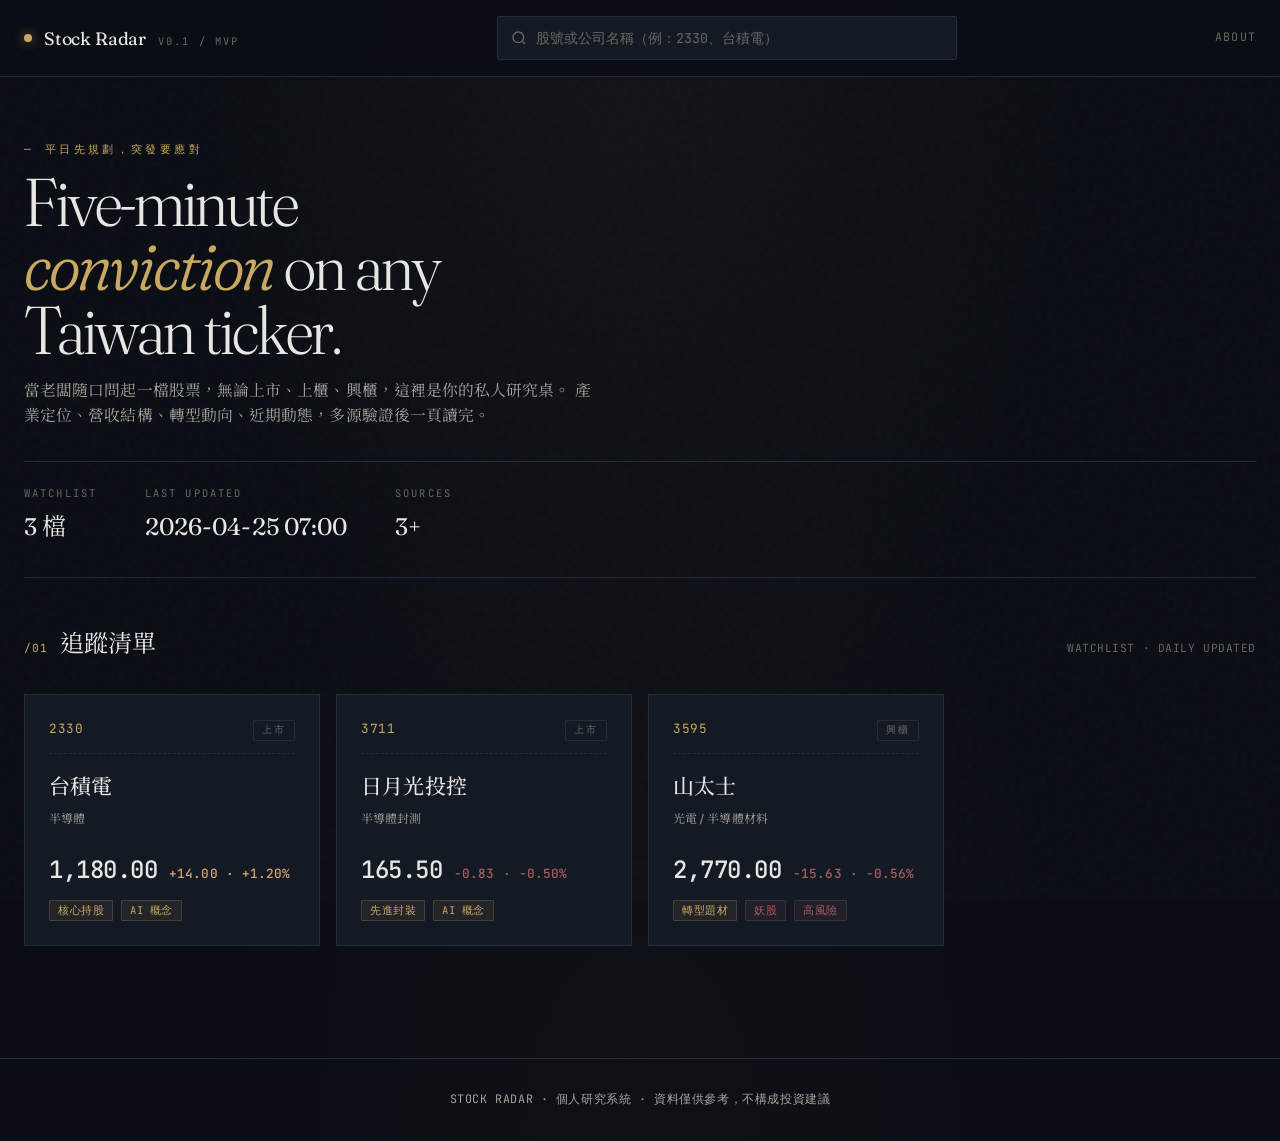
==== index.html @ 124194ea "Add files via upload" ====
<!DOCTYPE html>
<html lang="zh-Hant">
<head>
  <meta charset="UTF-8">
  <meta name="viewport" content="width=device-width, initial-scale=1.0">
  <title>Stock Radar · 個人台股研究系統</title>
  <meta name="description" content="個人化台股研究儀表板。三層架構：Claude SKILL 研究、GitHub Actions 排程、靜態網頁展示。">
  <link rel="stylesheet" href="assets/css/main.css">
  <link rel="icon" href="data:image/svg+xml,%3Csvg xmlns='http://www.w3.org/2000/svg' viewBox='0 0 100 100'%3E%3Ccircle cx='50' cy='50' r='40' fill='%23c9a961'/%3E%3C/svg%3E">
</head>
<body data-page="home">

  <header class="topbar">
    <div class="container topbar-inner">
      <a href="./" class="brand" style="text-decoration: none;">
        <span class="brand-mark"></span>
        <span>Stock Radar</span>
        <span class="brand-tag">v0.1 / mvp</span>
      </a>
      <div class="search-wrap">
        <svg class="search-icon" width="16" height="16" viewBox="0 0 24 24" fill="none" stroke="currentColor" stroke-width="2">
          <circle cx="11" cy="11" r="8"/><path d="m21 21-4.3-4.3"/>
        </svg>
        <input id="search-input" class="search-input" type="text" placeholder="股號或公司名稱（例：2330、台積電）" autocomplete="off">
        <div id="search-results" class="search-results"></div>
      </div>
      <a href="about.html" style="font-family: var(--font-mono); font-size: 0.78rem; letter-spacing: 0.1em; color: var(--text-tertiary);">ABOUT</a>
    </div>
  </header>

  <main class="container">

    <section class="hero">
      <div class="hero-eyebrow">— 平日先規劃，突發要應對</div>
      <h1 class="hero-title">
        Five-minute<br>
        <em>conviction</em> on any<br>
        Taiwan ticker.
      </h1>
      <p class="hero-sub">
        當老闆隨口問起一檔股票，無論上市、上櫃、興櫃，這裡是你的私人研究桌。
        產業定位、營收結構、轉型動向、近期動態，多源驗證後一頁讀完。
      </p>
      <div class="hero-stats">
        <div>
          <div class="hero-stat-label">Watchlist</div>
          <div class="hero-stat-value mono"><span id="stat-watchlist-count">—</span> 檔</div>
        </div>
        <div>
          <div class="hero-stat-label">Last Updated</div>
          <div class="hero-stat-value mono" id="stat-last-updated">—</div>
        </div>
        <div>
          <div class="hero-stat-label">Sources</div>
          <div class="hero-stat-value mono">3+</div>
        </div>
      </div>
    </section>

    <section class="section">
      <div class="section-header">
        <div class="section-title">
          <span class="section-title-num">/01</span>
          <span class="section-title-text">追蹤清單</span>
        </div>
        <span class="section-meta">WATCHLIST · DAILY UPDATED</span>
      </div>
      <div id="watchlist-grid" class="watch-grid">
        <div class="loading">Loading watchlist…</div>
      </div>
    </section>

  </main>

  <footer class="footer">
    <div class="container">
      <p>STOCK RADAR · 個人研究系統 · 資料僅供參考，不構成投資建議</p>
    </div>
  </footer>

  <script src="assets/js/app.js"></script>
  <script src="assets/js/search.js"></script>
</body>
</html>
---- assets/css/main.css ----
/* ============================================================
   Stock Radar — Editorial Trading Desk Theme
   Aesthetic: 深色金屬編輯雜誌 + 金融終端機資訊密度
   ============================================================ */

/* ----- Font Imports ----- */
@import url('https://fonts.googleapis.com/css2?family=Fraunces:opsz,wght,SOFT@9..144,300..900,0..100&family=Noto+Serif+TC:wght@400;500;700&family=JetBrains+Mono:wght@400;500;700&family=Inter+Tight:wght@400;500;600&display=swap');

/* ----- CSS Variables ----- */
:root {
  /* Base palette — deep ink with warm undertone */
  --ink-deepest: #0a0e14;
  --ink-deep: #0f141c;
  --ink-card: #141a24;
  --ink-elevated: #1a212d;
  --ink-border: #242c39;
  --ink-border-strong: #364150;

  /* Text */
  --text-primary: #e8e6e3;
  --text-secondary: #a8a39c;
  --text-tertiary: #6b6660;
  --text-quaternary: #4a4640;

  /* Accents — warm metallics, not red/green */
  --accent-gold: #c9a961;
  --accent-gold-bright: #e0bc70;
  --accent-gold-dim: #8b7642;
  --accent-up: #d4a574;        /* 上漲 — warm gold */
  --accent-down: #a85d5d;      /* 下跌 — terracotta */
  --accent-neutral: #8b8680;

  /* Status lights */
  --status-green: #7ba87b;
  --status-yellow: #c9a961;
  --status-red: #b87070;

  /* Typography */
  --font-display: 'Fraunces', 'Noto Serif TC', serif;
  --font-body: 'Inter Tight', 'Noto Serif TC', sans-serif;
  --font-mono: 'JetBrains Mono', 'Menlo', monospace;
  --font-tc: 'Noto Serif TC', serif;

  /* Spacing scale */
  --space-1: 4px;
  --space-2: 8px;
  --space-3: 12px;
  --space-4: 16px;
  --space-5: 24px;
  --space-6: 32px;
  --space-7: 48px;
  --space-8: 64px;

  /* Layout */
  --content-max: 1280px;
  --rail-width: 280px;
}

/* ----- Reset & Base ----- */
*, *::before, *::after { box-sizing: border-box; margin: 0; padding: 0; }
html { font-size: 15px; -webkit-text-size-adjust: 100%; }

body {
  font-family: var(--font-body);
  background:
    radial-gradient(ellipse at top, rgba(201, 169, 97, 0.04) 0%, transparent 50%),
    radial-gradient(ellipse at bottom, rgba(168, 93, 93, 0.03) 0%, transparent 50%),
    var(--ink-deepest);
  color: var(--text-primary);
  line-height: 1.5;
  letter-spacing: 0.005em;
  min-height: 100vh;
  font-feature-settings: "ss01", "cv01";
}

/* Subtle grain texture */
body::before {
  content: "";
  position: fixed;
  inset: 0;
  pointer-events: none;
  z-index: 1;
  opacity: 0.025;
  background-image: url("data:image/svg+xml,%3Csvg viewBox='0 0 200 200' xmlns='http://www.w3.org/2000/svg'%3E%3Cfilter id='n'%3E%3CfeTurbulence type='fractalNoise' baseFrequency='0.85' numOctaves='3' /%3E%3C/filter%3E%3Crect width='100%25' height='100%25' filter='url(%23n)' /%3E%3C/svg%3E");
}

/* ----- Typography ----- */
h1, h2, h3, h4, h5, h6 {
  font-family: var(--font-display);
  font-weight: 400;
  line-height: 1.1;
  letter-spacing: -0.02em;
  color: var(--text-primary);
}

h1 { font-size: clamp(2.2rem, 4vw, 3.5rem); font-variation-settings: "SOFT" 30, "opsz" 144; }
h2 { font-size: 1.75rem; font-variation-settings: "SOFT" 20; }
h3 { font-size: 1.25rem; font-variation-settings: "SOFT" 10; font-weight: 500; }
h4 { font-size: 1rem; font-weight: 500; letter-spacing: 0.04em; text-transform: uppercase; color: var(--text-secondary); }

p { color: var(--text-secondary); }

a { color: var(--accent-gold); text-decoration: none; transition: color 0.2s; }
a:hover { color: var(--accent-gold-bright); }

.mono { font-family: var(--font-mono); font-feature-settings: "tnum"; }
.num { font-family: var(--font-mono); font-feature-settings: "tnum"; letter-spacing: -0.02em; }

/* ----- Layout ----- */
.container {
  max-width: var(--content-max);
  margin: 0 auto;
  padding: 0 var(--space-5);
  position: relative;
  z-index: 2;
}

/* ----- Top Bar ----- */
.topbar {
  border-bottom: 1px solid var(--ink-border);
  padding: var(--space-4) 0;
  position: sticky;
  top: 0;
  z-index: 100;
  backdrop-filter: blur(20px);
  background: rgba(10, 14, 20, 0.85);
}

.topbar-inner {
  display: flex;
  align-items: center;
  justify-content: space-between;
  gap: var(--space-5);
}

.brand {
  display: flex;
  align-items: baseline;
  gap: var(--space-3);
  font-family: var(--font-display);
  font-size: 1.2rem;
  font-variation-settings: "SOFT" 50;
  color: var(--text-primary);
  letter-spacing: -0.01em;
}
.brand-mark {
  width: 8px;
  height: 8px;
  border-radius: 50%;
  background: var(--accent-gold);
  box-shadow: 0 0 12px var(--accent-gold-dim);
  display: inline-block;
  align-self: center;
  animation: pulse 2.5s ease-in-out infinite;
}
.brand-tag {
  font-size: 0.7rem;
  letter-spacing: 0.2em;
  text-transform: uppercase;
  color: var(--text-tertiary);
  font-family: var(--font-mono);
}

@keyframes pulse {
  0%, 100% { opacity: 1; box-shadow: 0 0 12px var(--accent-gold-dim); }
  50% { opacity: 0.5; box-shadow: 0 0 6px var(--accent-gold-dim); }
}

/* ----- Search ----- */
.search-wrap {
  flex: 1;
  max-width: 460px;
  position: relative;
}

.search-input {
  width: 100%;
  padding: var(--space-3) var(--space-4) var(--space-3) 38px;
  background: var(--ink-card);
  border: 1px solid var(--ink-border);
  border-radius: 2px;
  color: var(--text-primary);
  font-family: var(--font-mono);
  font-size: 0.9rem;
  transition: border-color 0.2s, background 0.2s;
  outline: none;
}
.search-input:focus {
  border-color: var(--accent-gold);
  background: var(--ink-elevated);
}
.search-input::placeholder { color: var(--text-tertiary); }

.search-icon {
  position: absolute;
  left: 14px;
  top: 50%;
  transform: translateY(-50%);
  color: var(--text-tertiary);
  pointer-events: none;
}

.search-results {
  position: absolute;
  top: calc(100% + 4px);
  left: 0;
  right: 0;
  background: var(--ink-card);
  border: 1px solid var(--ink-border-strong);
  border-radius: 2px;
  max-height: 360px;
  overflow-y: auto;
  display: none;
  box-shadow: 0 12px 40px rgba(0,0,0,0.5);
}
.search-results.active { display: block; }
.search-result-item {
  padding: var(--space-3) var(--space-4);
  cursor: pointer;
  border-bottom: 1px solid var(--ink-border);
  display: flex;
  align-items: baseline;
  gap: var(--space-3);
  transition: background 0.15s;
}
.search-result-item:last-child { border-bottom: none; }
.search-result-item:hover, .search-result-item.highlighted {
  background: var(--ink-elevated);
}
.search-result-id {
  font-family: var(--font-mono);
  font-weight: 500;
  color: var(--accent-gold);
  min-width: 50px;
}
.search-result-name {
  font-family: var(--font-tc);
  color: var(--text-primary);
}
.search-result-market {
  font-size: 0.7rem;
  color: var(--text-tertiary);
  margin-left: auto;
  letter-spacing: 0.1em;
}

/* ----- Hero (Home) ----- */
.hero {
  padding: var(--space-8) 0 var(--space-6);
  position: relative;
}

.hero-eyebrow {
  font-family: var(--font-mono);
  font-size: 0.75rem;
  letter-spacing: 0.3em;
  color: var(--accent-gold);
  text-transform: uppercase;
  margin-bottom: var(--space-3);
}

.hero-title {
  font-size: clamp(2.5rem, 6vw, 4.5rem);
  font-weight: 300;
  line-height: 0.95;
  letter-spacing: -0.03em;
  margin-bottom: var(--space-4);
  font-variation-settings: "SOFT" 40, "opsz" 144;
}
.hero-title em {
  font-style: italic;
  color: var(--accent-gold);
  font-variation-settings: "SOFT" 80;
}

.hero-sub {
  font-size: 1.05rem;
  max-width: 580px;
  color: var(--text-secondary);
  line-height: 1.6;
}

.hero-stats {
  margin-top: var(--space-6);
  display: flex;
  gap: var(--space-7);
  padding-top: var(--space-5);
  border-top: 1px solid var(--ink-border);
}
.hero-stat-label {
  font-size: 0.7rem;
  letter-spacing: 0.2em;
  text-transform: uppercase;
  color: var(--text-tertiary);
  font-family: var(--font-mono);
  margin-bottom: var(--space-2);
}
.hero-stat-value {
  font-family: var(--font-display);
  font-size: 1.6rem;
  font-weight: 400;
  color: var(--text-primary);
}

/* ----- Section ----- */
.section {
  padding: var(--space-7) 0;
  border-top: 1px solid var(--ink-border);
}

.section-header {
  display: flex;
  align-items: baseline;
  justify-content: space-between;
  margin-bottom: var(--space-6);
}

.section-title {
  display: flex;
  align-items: baseline;
  gap: var(--space-3);
}
.section-title-num {
  font-family: var(--font-mono);
  font-size: 0.75rem;
  color: var(--accent-gold);
  letter-spacing: 0.1em;
}
.section-title-text {
  font-family: var(--font-display);
  font-size: 1.6rem;
  font-variation-settings: "SOFT" 25;
  letter-spacing: -0.01em;
}

.section-meta {
  font-size: 0.75rem;
  color: var(--text-tertiary);
  font-family: var(--font-mono);
  letter-spacing: 0.05em;
}

/* ----- Watchlist Grid ----- */
.watch-grid {
  display: grid;
  grid-template-columns: repeat(auto-fill, minmax(280px, 1fr));
  gap: var(--space-4);
}

.watch-card {
  background: var(--ink-card);
  border: 1px solid var(--ink-border);
  padding: var(--space-5);
  cursor: pointer;
  transition: all 0.25s ease;
  position: relative;
  overflow: hidden;
}
.watch-card::before {
  content: "";
  position: absolute;
  top: 0; left: 0; right: 0;
  height: 1px;
  background: linear-gradient(90deg, transparent, var(--accent-gold-dim), transparent);
  opacity: 0;
  transition: opacity 0.3s;
}
.watch-card:hover {
  background: var(--ink-elevated);
  border-color: var(--ink-border-strong);
  transform: translateY(-2px);
}
.watch-card:hover::before { opacity: 1; }

.watch-card-head {
  display: flex;
  align-items: baseline;
  justify-content: space-between;
  margin-bottom: var(--space-4);
  padding-bottom: var(--space-3);
  border-bottom: 1px dashed var(--ink-border);
}
.watch-card-id {
  font-family: var(--font-mono);
  color: var(--accent-gold);
  font-size: 0.85rem;
  letter-spacing: 0.05em;
}
.watch-card-market {
  font-family: var(--font-mono);
  font-size: 0.65rem;
  color: var(--text-tertiary);
  letter-spacing: 0.2em;
  padding: 2px 8px;
  border: 1px solid var(--ink-border);
  border-radius: 1px;
}

.watch-card-name {
  font-family: var(--font-tc);
  font-weight: 500;
  font-size: 1.4rem;
  color: var(--text-primary);
  margin-bottom: var(--space-2);
  letter-spacing: 0.01em;
}

.watch-card-industry {
  font-size: 0.8rem;
  color: var(--text-secondary);
  margin-bottom: var(--space-5);
}

.watch-card-price {
  display: flex;
  align-items: baseline;
  gap: var(--space-3);
  margin-bottom: var(--space-3);
}
.watch-card-price-num {
  font-family: var(--font-mono);
  font-size: 1.6rem;
  font-weight: 500;
  letter-spacing: -0.02em;
  color: var(--text-primary);
}
.watch-card-change {
  font-family: var(--font-mono);
  font-size: 0.85rem;
  font-weight: 500;
}
.up { color: var(--accent-up); }
.down { color: var(--accent-down); }
.neutral { color: var(--accent-neutral); }

.watch-card-tags {
  display: flex;
  flex-wrap: wrap;
  gap: var(--space-2);
  margin-top: var(--space-3);
}
.tag {
  font-size: 0.7rem;
  font-family: var(--font-mono);
  padding: 2px 8px;
  background: rgba(201, 169, 97, 0.08);
  color: var(--accent-gold);
  border: 1px solid rgba(201, 169, 97, 0.2);
  border-radius: 1px;
  letter-spacing: 0.05em;
}
.tag.warning {
  background: rgba(184, 112, 112, 0.08);
  color: var(--accent-down);
  border-color: rgba(184, 112, 112, 0.2);
}

/* ----- Stock Detail Page ----- */
.detail-header {
  padding: var(--space-7) 0 var(--space-5);
  border-bottom: 1px solid var(--ink-border);
}

.detail-meta {
  display: flex;
  gap: var(--space-3);
  align-items: center;
  font-family: var(--font-mono);
  font-size: 0.75rem;
  color: var(--text-tertiary);
  letter-spacing: 0.1em;
  text-transform: uppercase;
  margin-bottom: var(--space-3);
}
.detail-meta-divider { color: var(--ink-border-strong); }

.detail-title {
  font-size: clamp(2.5rem, 5vw, 4rem);
  font-variation-settings: "SOFT" 35, "opsz" 144;
  font-weight: 300;
  line-height: 1;
  margin-bottom: var(--space-4);
  display: flex;
  align-items: baseline;
  gap: var(--space-4);
  flex-wrap: wrap;
}
.detail-title-id {
  font-family: var(--font-mono);
  font-size: 0.45em;
  color: var(--accent-gold);
  letter-spacing: 0.05em;
}

.detail-oneliner {
  font-family: var(--font-display);
  font-style: italic;
  font-variation-settings: "SOFT" 60;
  font-size: 1.15rem;
  color: var(--text-secondary);
  max-width: 720px;
  line-height: 1.5;
  margin-bottom: var(--space-5);
}

.price-row {
  display: flex;
  align-items: baseline;
  gap: var(--space-5);
  flex-wrap: wrap;
}
.price-main {
  font-family: var(--font-mono);
  font-size: 3rem;
  font-weight: 500;
  letter-spacing: -0.03em;
}
.price-change {
  font-family: var(--font-mono);
  font-size: 1.1rem;
}
.price-detail {
  font-family: var(--font-mono);
  font-size: 0.8rem;
  color: var(--text-tertiary);
  display: flex;
  gap: var(--space-4);
  margin-left: auto;
}
.price-detail span strong {
  color: var(--text-secondary);
  font-weight: 500;
  margin-left: 4px;
}

/* ----- Summary Card ----- */
.summary-card {
  background: linear-gradient(180deg, var(--ink-card) 0%, var(--ink-deep) 100%);
  border: 1px solid var(--ink-border);
  border-left: 2px solid var(--accent-gold);
  padding: var(--space-6);
  margin: var(--space-6) 0;
  position: relative;
}
.summary-card::before {
  content: "30 SEC";
  position: absolute;
  top: var(--space-4);
  right: var(--space-4);
  font-family: var(--font-mono);
  font-size: 0.65rem;
  letter-spacing: 0.3em;
  color: var(--accent-gold-dim);
}
.summary-text {
  font-family: var(--font-display);
  font-variation-settings: "SOFT" 40;
  font-size: 1.15rem;
  line-height: 1.65;
  color: var(--text-primary);
  letter-spacing: -0.005em;
}

/* ----- Two Column Layout ----- */
.two-col {
  display: grid;
  grid-template-columns: 1fr 1fr;
  gap: var(--space-6);
}
@media (max-width: 768px) {
  .two-col { grid-template-columns: 1fr; }
}

/* ----- Data List ----- */
.data-list {
  display: flex;
  flex-direction: column;
  gap: var(--space-3);
}
.data-row {
  display: grid;
  grid-template-columns: 1fr auto;
  gap: var(--space-4);
  align-items: baseline;
  padding: var(--space-3) 0;
  border-bottom: 1px dashed var(--ink-border);
  font-size: 0.92rem;
}
.data-row:last-child { border-bottom: none; }
.data-row-label {
  color: var(--text-secondary);
  font-family: var(--font-tc);
}
.data-row-value {
  font-family: var(--font-mono);
  color: var(--text-primary);
  text-align: right;
}

/* ----- Bar Chart (営收結構) ----- */
.bar-list {
  display: flex;
  flex-direction: column;
  gap: var(--space-4);
}
.bar-item {
  display: flex;
  flex-direction: column;
  gap: var(--space-2);
}
.bar-label-row {
  display: flex;
  justify-content: space-between;
  align-items: baseline;
  font-size: 0.88rem;
}
.bar-label-row .label { color: var(--text-secondary); font-family: var(--font-tc); }
.bar-label-row .value {
  font-family: var(--font-mono);
  color: var(--accent-gold);
  font-weight: 500;
}
.bar-track {
  height: 4px;
  background: var(--ink-elevated);
  position: relative;
  overflow: hidden;
}
.bar-fill {
  position: absolute;
  inset: 0 auto 0 0;
  background: linear-gradient(90deg, var(--accent-gold-dim), var(--accent-gold));
  transition: width 0.8s cubic-bezier(0.16, 1, 0.3, 1);
}

/* ----- Trend / Quarterly Chart ----- */
.trend-chart {
  display: grid;
  grid-template-columns: repeat(4, 1fr);
  gap: var(--space-2);
  align-items: end;
  height: 160px;
  margin-top: var(--space-4);
}
.trend-bar-wrap {
  display: flex;
  flex-direction: column;
  align-items: center;
  gap: var(--space-2);
  height: 100%;
  justify-content: end;
}
.trend-bar {
  width: 100%;
  max-width: 56px;
  background: linear-gradient(180deg, var(--accent-gold) 0%, var(--accent-gold-dim) 100%);
  position: relative;
  transition: all 0.3s;
  cursor: default;
}
.trend-bar:hover { background: var(--accent-gold-bright); }
.trend-bar-value {
  position: absolute;
  top: -22px;
  left: 50%;
  transform: translateX(-50%);
  font-family: var(--font-mono);
  font-size: 0.7rem;
  color: var(--text-secondary);
  white-space: nowrap;
}
.trend-bar-label {
  font-family: var(--font-mono);
  font-size: 0.7rem;
  color: var(--text-tertiary);
  letter-spacing: 0.05em;
}

/* ----- Customers Table ----- */
.customer-list {
  display: flex;
  flex-direction: column;
}
.customer-row {
  display: grid;
  grid-template-columns: 1fr auto;
  gap: var(--space-4);
  padding: var(--space-4) 0;
  border-bottom: 1px solid var(--ink-border);
  align-items: baseline;
}
.customer-row:last-child { border-bottom: none; }
.customer-name {
  font-family: var(--font-display);
  font-size: 1.05rem;
  font-variation-settings: "SOFT" 20;
  color: var(--text-primary);
  margin-bottom: var(--space-1);
}
.customer-products {
  font-size: 0.82rem;
  color: var(--text-tertiary);
}
.customer-share {
  font-family: var(--font-mono);
  color: var(--accent-gold);
  font-size: 0.95rem;
  font-weight: 500;
}

/* ----- Earnings Highlights ----- */
.earnings-card {
  background: var(--ink-card);
  border: 1px solid var(--ink-border);
  padding: var(--space-5);
}
.earnings-date {
  font-family: var(--font-mono);
  font-size: 0.75rem;
  color: var(--accent-gold);
  letter-spacing: 0.1em;
  margin-bottom: var(--space-2);
}
.earnings-title {
  font-family: var(--font-display);
  font-size: 1.2rem;
  font-variation-settings: "SOFT" 30;
  margin-bottom: var(--space-4);
}
.earnings-points {
  list-style: none;
  display: flex;
  flex-direction: column;
  gap: var(--space-3);
}
.earnings-points li {
  position: relative;
  padding-left: var(--space-5);
  font-family: var(--font-tc);
  color: var(--text-primary);
  line-height: 1.6;
  font-size: 0.95rem;
}
.earnings-points li::before {
  content: counter(point) ".";
  counter-increment: point;
  position: absolute;
  left: 0;
  color: var(--accent-gold);
  font-family: var(--font-mono);
  font-weight: 500;
}
.earnings-points { counter-reset: point; }

/* ----- Comparison Table ----- */
.compare-table {
  width: 100%;
  border-collapse: collapse;
  font-size: 0.92rem;
}
.compare-table th, .compare-table td {
  padding: var(--space-3) var(--space-4);
  text-align: left;
  border-bottom: 1px solid var(--ink-border);
}
.compare-table th {
  font-family: var(--font-mono);
  font-size: 0.7rem;
  letter-spacing: 0.15em;
  text-transform: uppercase;
  color: var(--text-tertiary);
  font-weight: 500;
  border-bottom: 1px solid var(--ink-border-strong);
}
.compare-table td.label-cell {
  font-family: var(--font-tc);
  color: var(--text-secondary);
}
.compare-table td.self-cell {
  font-family: var(--font-mono);
  color: var(--accent-gold);
  font-weight: 500;
}
.compare-table td.peer-cell {
  font-family: var(--font-mono);
  color: var(--text-secondary);
}

/* ----- News Timeline ----- */
.news-list {
  display: flex;
  flex-direction: column;
}
.news-item {
  display: grid;
  grid-template-columns: 100px 1fr;
  gap: var(--space-5);
  padding: var(--space-4) 0;
  border-bottom: 1px solid var(--ink-border);
}
.news-item:last-child { border-bottom: none; }
.news-date {
  font-family: var(--font-mono);
  font-size: 0.78rem;
  color: var(--accent-gold);
  letter-spacing: 0.05em;
  padding-top: 2px;
}
.news-title {
  font-family: var(--font-tc);
  font-weight: 500;
  font-size: 1rem;
  color: var(--text-primary);
  margin-bottom: var(--space-2);
  line-height: 1.4;
}
.news-summary {
  font-size: 0.88rem;
  color: var(--text-secondary);
  line-height: 1.55;
}

/* ----- Notes (Markdown render) ----- */
.notes-card {
  background: var(--ink-card);
  border: 1px solid var(--ink-border);
  padding: var(--space-6);
  font-family: var(--font-tc);
}
.notes-card h1, .notes-card h2, .notes-card h3 {
  font-family: var(--font-display);
  margin-top: var(--space-5);
  margin-bottom: var(--space-3);
}
.notes-card h1 { font-size: 1.5rem; }
.notes-card h2 { font-size: 1.2rem; color: var(--accent-gold); }
.notes-card h3 { font-size: 1.05rem; }
.notes-card p { margin-bottom: var(--space-3); line-height: 1.7; }
.notes-card ul, .notes-card ol { padding-left: var(--space-5); margin-bottom: var(--space-3); }
.notes-card li { margin-bottom: var(--space-2); line-height: 1.6; color: var(--text-secondary); }
.notes-card code {
  font-family: var(--font-mono);
  background: var(--ink-elevated);
  padding: 2px 6px;
  border-radius: 1px;
  font-size: 0.88em;
  color: var(--accent-gold);
}
.notes-card pre {
  background: var(--ink-elevated);
  padding: var(--space-4);
  border-left: 2px solid var(--accent-gold-dim);
  overflow-x: auto;
  margin-bottom: var(--space-4);
}
.notes-card pre code {
  background: none;
  padding: 0;
  color: var(--text-primary);
}
.notes-card blockquote {
  border-left: 2px solid var(--ink-border-strong);
  padding-left: var(--space-4);
  color: var(--text-tertiary);
  font-style: italic;
  margin-bottom: var(--space-4);
}
.notes-card hr {
  border: none;
  border-top: 1px dashed var(--ink-border);
  margin: var(--space-5) 0;
}

/* ----- Verification Lights ----- */
.verify-list {
  display: flex;
  flex-direction: column;
  gap: var(--space-3);
}
.verify-row {
  display: grid;
  grid-template-columns: 14px 120px 1fr;
  gap: var(--space-3);
  align-items: center;
  padding: var(--space-3) 0;
  border-bottom: 1px dashed var(--ink-border);
  font-size: 0.88rem;
}
.verify-row:last-child { border-bottom: none; }
.light {
  width: 10px; height: 10px; border-radius: 50%;
  display: inline-block;
}
.light.green { background: var(--status-green); box-shadow: 0 0 8px rgba(123, 168, 123, 0.5); }
.light.yellow { background: var(--status-yellow); box-shadow: 0 0 8px rgba(201, 169, 97, 0.5); }
.light.red { background: var(--status-red); box-shadow: 0 0 8px rgba(184, 112, 112, 0.5); }
.verify-field {
  font-family: var(--font-tc);
  color: var(--text-secondary);
}
.verify-detail {
  font-family: var(--font-mono);
  font-size: 0.8rem;
  color: var(--text-tertiary);
}

/* ----- Warning Box (山太士這種高風險) ----- */
.warning-box {
  background: rgba(184, 112, 112, 0.06);
  border: 1px solid rgba(184, 112, 112, 0.25);
  border-left: 2px solid var(--accent-down);
  padding: var(--space-5);
  margin: var(--space-5) 0;
}
.warning-box-title {
  font-family: var(--font-mono);
  font-size: 0.75rem;
  letter-spacing: 0.2em;
  color: var(--accent-down);
  text-transform: uppercase;
  margin-bottom: var(--space-3);
}
.warning-list {
  list-style: none;
  display: flex;
  flex-direction: column;
  gap: var(--space-2);
}
.warning-list li {
  font-family: var(--font-tc);
  color: var(--text-primary);
  font-size: 0.92rem;
  padding-left: var(--space-3);
  border-left: 1px dotted rgba(184, 112, 112, 0.3);
}

/* ----- Quick Snapshot (Watchlist 外) ----- */
.snapshot-banner {
  background: rgba(201, 169, 97, 0.06);
  border: 1px dashed rgba(201, 169, 97, 0.3);
  padding: var(--space-4) var(--space-5);
  margin-bottom: var(--space-5);
  display: flex;
  align-items: center;
  justify-content: space-between;
  gap: var(--space-4);
  flex-wrap: wrap;
}
.snapshot-banner-text {
  font-family: var(--font-tc);
  font-size: 0.92rem;
  color: var(--text-primary);
}
.snapshot-banner-text small {
  display: block;
  font-size: 0.78rem;
  color: var(--text-tertiary);
  margin-top: 2px;
}
.btn {
  background: transparent;
  border: 1px solid var(--accent-gold);
  color: var(--accent-gold);
  padding: var(--space-2) var(--space-4);
  font-family: var(--font-mono);
  font-size: 0.8rem;
  letter-spacing: 0.05em;
  cursor: pointer;
  transition: all 0.2s;
  text-transform: uppercase;
}
.btn:hover {
  background: var(--accent-gold);
  color: var(--ink-deepest);
}

/* ----- Footer ----- */
.footer {
  margin-top: var(--space-8);
  padding: var(--space-6) 0;
  border-top: 1px solid var(--ink-border);
  font-size: 0.78rem;
  color: var(--text-tertiary);
  text-align: center;
  font-family: var(--font-mono);
  letter-spacing: 0.05em;
}

/* ----- Loading & Empty States ----- */
.loading, .empty {
  padding: var(--space-7);
  text-align: center;
  color: var(--text-tertiary);
  font-family: var(--font-mono);
  letter-spacing: 0.1em;
  text-transform: uppercase;
  font-size: 0.8rem;
}

/* ----- Animations ----- */
@keyframes fadeUp {
  from { opacity: 0; transform: translateY(10px); }
  to { opacity: 1; transform: translateY(0); }
}
.fade-up { animation: fadeUp 0.6s cubic-bezier(0.16, 1, 0.3, 1) both; }
.fade-up-1 { animation-delay: 0.05s; }
.fade-up-2 { animation-delay: 0.1s; }
.fade-up-3 { animation-delay: 0.15s; }
.fade-up-4 { animation-delay: 0.2s; }
.fade-up-5 { animation-delay: 0.25s; }
.fade-up-6 { animation-delay: 0.3s; }

/* ----- Responsive ----- */
@media (max-width: 720px) {
  .topbar-inner { flex-wrap: wrap; }
  .search-wrap { order: 3; max-width: 100%; flex-basis: 100%; }
  .hero-stats { flex-wrap: wrap; gap: var(--space-5); }
  .price-detail { width: 100%; margin-left: 0; flex-wrap: wrap; }
}
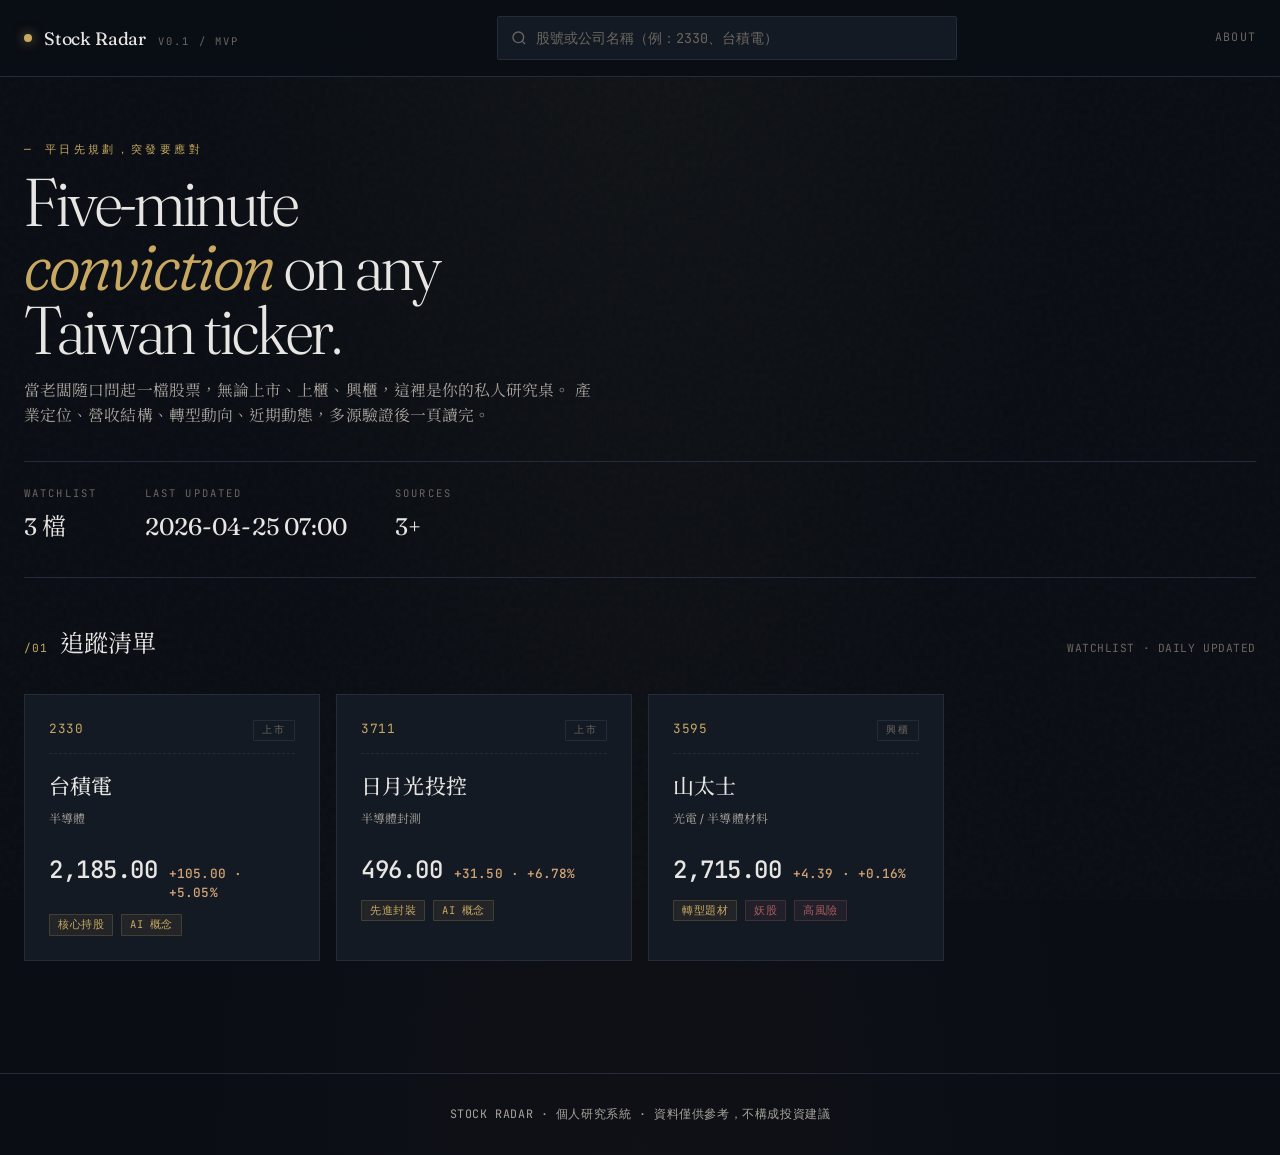
==== commit f53a98b2: "Add files via upload" ====
--- a/index.html
+++ b/index.html
@@ -78,6 +78,7 @@
     </div>
   </footer>
 
+  <script src="assets/js/datafetch.js"></script>
   <script src="assets/js/app.js"></script>
   <script src="assets/js/search.js"></script>
 </body>
--- a/assets/css/main.css
+++ b/assets/css/main.css
@@ -1017,3 +1017,142 @@
   .hero-stats { flex-wrap: wrap; gap: var(--space-5); }
   .price-detail { width: 100%; margin-left: 0; flex-wrap: wrap; }
 }
+
+/* ============================================================
+   即時資料指示器（Phase 4）
+   ============================================================ */
+
+/* 首頁卡片上的即時標記 */
+.live-badge {
+  margin-top: var(--space-3);
+  padding-top: var(--space-3);
+  border-top: 1px dashed var(--ink-border);
+  font-family: var(--font-mono);
+  font-size: 0.7rem;
+  letter-spacing: 0.05em;
+  color: var(--text-tertiary);
+  display: flex;
+  align-items: center;
+  gap: var(--space-2);
+}
+
+/* 跳動的綠點 */
+.live-dot {
+  display: inline-block;
+  width: 6px;
+  height: 6px;
+  border-radius: 50%;
+  background: var(--status-green);
+  box-shadow: 0 0 8px rgba(123, 168, 123, 0.7);
+  flex-shrink: 0;
+}
+.live-dot.active {
+  animation: live-pulse 2s ease-in-out infinite;
+}
+@keyframes live-pulse {
+  0%, 100% { opacity: 1; transform: scale(1); }
+  50% { opacity: 0.5; transform: scale(0.85); }
+}
+
+/* 個股頁頂部的即時 banner */
+.live-banner {
+  display: flex;
+  align-items: center;
+  gap: var(--space-3);
+  padding: var(--space-3) var(--space-4);
+  margin-bottom: var(--space-5);
+  font-family: var(--font-mono);
+  font-size: 0.78rem;
+  border-left: 2px solid var(--status-green);
+  background: rgba(123, 168, 123, 0.06);
+  letter-spacing: 0.02em;
+  color: var(--text-secondary);
+}
+.live-banner.loading {
+  border-left-color: var(--accent-gold);
+  background: rgba(201, 169, 97, 0.06);
+}
+.live-banner.loading .live-dot {
+  background: var(--accent-gold);
+  box-shadow: 0 0 8px rgba(201, 169, 97, 0.7);
+  animation: live-pulse 1s ease-in-out infinite;
+}
+.live-banner.error {
+  border-left-color: var(--accent-down);
+  background: rgba(184, 112, 112, 0.06);
+  color: var(--text-primary);
+}
+.live-banner.success .live-banner-text strong {
+  color: var(--text-primary);
+  font-weight: 500;
+}
+
+/* 資料品質報告 footer */
+.data-quality-footer {
+  margin-top: var(--space-7);
+  padding: var(--space-5) var(--space-6);
+  border-top: 1px solid var(--ink-border-strong);
+  background: linear-gradient(180deg, var(--ink-deep) 0%, var(--ink-deepest) 100%);
+}
+
+.dq-header {
+  margin-bottom: var(--space-4);
+  padding-bottom: var(--space-3);
+  border-bottom: 1px dashed var(--ink-border);
+}
+
+.dq-title {
+  font-family: var(--font-mono);
+  font-size: 0.72rem;
+  letter-spacing: 0.25em;
+  text-transform: uppercase;
+  color: var(--accent-gold);
+}
+
+.dq-grid {
+  display: flex;
+  flex-direction: column;
+  gap: var(--space-3);
+}
+
+.dq-row {
+  display: grid;
+  grid-template-columns: 12px 200px 1fr;
+  gap: var(--space-3);
+  align-items: center;
+  padding: var(--space-2) 0;
+  font-size: 0.85rem;
+  border-bottom: 1px dashed var(--ink-border);
+}
+.dq-row:last-child { border-bottom: none; }
+
+.dq-light {
+  width: 10px;
+  height: 10px;
+  border-radius: 50%;
+}
+.dq-light.green { background: var(--status-green); box-shadow: 0 0 8px rgba(123, 168, 123, 0.5); }
+.dq-light.yellow { background: var(--status-yellow); box-shadow: 0 0 8px rgba(201, 169, 97, 0.5); }
+.dq-light.red { background: var(--status-red); box-shadow: 0 0 8px rgba(184, 112, 112, 0.5); }
+
+.dq-field {
+  font-family: var(--font-tc);
+  color: var(--text-primary);
+  font-weight: 500;
+}
+
+.dq-detail {
+  font-family: var(--font-mono);
+  font-size: 0.78rem;
+  color: var(--text-tertiary);
+}
+
+@media (max-width: 720px) {
+  .dq-row {
+    grid-template-columns: 12px 1fr;
+  }
+  .dq-detail {
+    grid-column: 2;
+    font-size: 0.72rem;
+  }
+}
